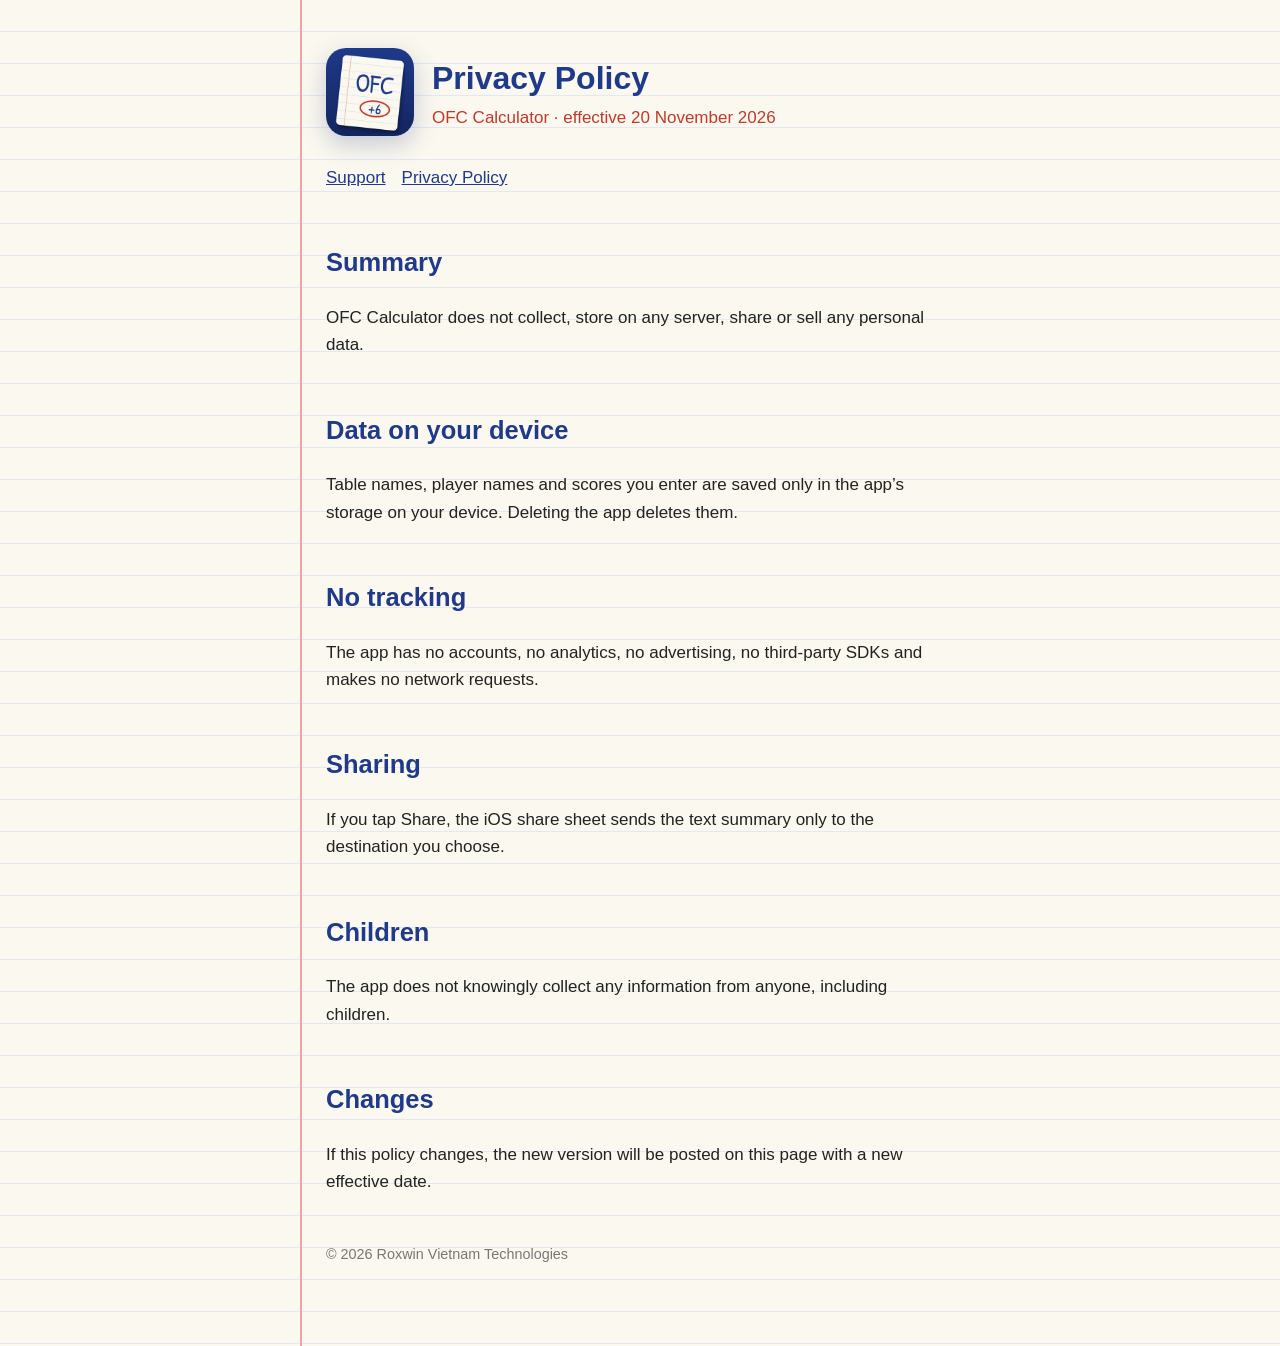
==== privacy.html @ e0348ebb "docs: OFC Calculator support and privacy pages" ====
<!doctype html><html lang="en"><head><meta charset="utf-8"><meta name="viewport" content="width=device-width,initial-scale=1">
<title>OFC Calculator – Privacy Policy</title><link rel="stylesheet" href="style.css"></head><body><main>
<header><img src="icon.png" alt="OFC Calculator icon" width="88" height="88"><div><h1>Privacy Policy</h1><p class="tag">OFC Calculator · effective 20 November 2026</p></div></header>
<nav aria-label="Pages"><a href="index.html">Support</a><a href="privacy.html">Privacy Policy</a></nav>
<h2>Summary</h2><p>OFC Calculator does not collect, store on any server, share or sell any personal data.</p>
<h2>Data on your device</h2><p>Table names, player names and scores you enter are saved only in the app’s storage on your device. Deleting the app deletes them.</p>
<h2>No tracking</h2><p>The app has no accounts, no analytics, no advertising, no third-party SDKs and makes no network requests.</p>
<h2>Sharing</h2><p>If you tap Share, the iOS share sheet sends the text summary only to the destination you choose.</p>
<h2>Children</h2><p>The app does not knowingly collect any information from anyone, including children.</p>
<h2>Changes</h2><p>If this policy changes, the new version will be posted on this page with a new effective date.</p>
<footer>© 2026 Roxwin Vietnam Technologies</footer></main></body></html>
---- style.css ----
:root{--sheet:#fbf8ef;--ink:#1f3a8a;--red:#c0392b;--text:#222;--rule:#e2e9f5}
*{box-sizing:border-box}
body{margin:0;background:var(--sheet) repeating-linear-gradient(transparent 0 31px,var(--rule) 31px 32px);color:var(--text);font:17px/1.6 -apple-system,BlinkMacSystemFont,"Segoe UI",sans-serif}
main{max-width:680px;margin:0 auto;padding:48px 24px 80px;border-left:2px solid #f0a3a3}
header{display:flex;gap:18px;align-items:center;margin-bottom:28px}
header img{width:88px;height:88px;border-radius:20px;box-shadow:0 8px 24px rgba(31,58,138,.25)}
h1{margin:0;color:var(--ink);font-size:2rem}
h2{color:var(--ink);margin-top:2em}
.tag{color:var(--red);margin:0}
a{color:var(--ink)}
nav a{margin-right:16px}
footer{margin-top:48px;color:#777;font-size:.9rem}
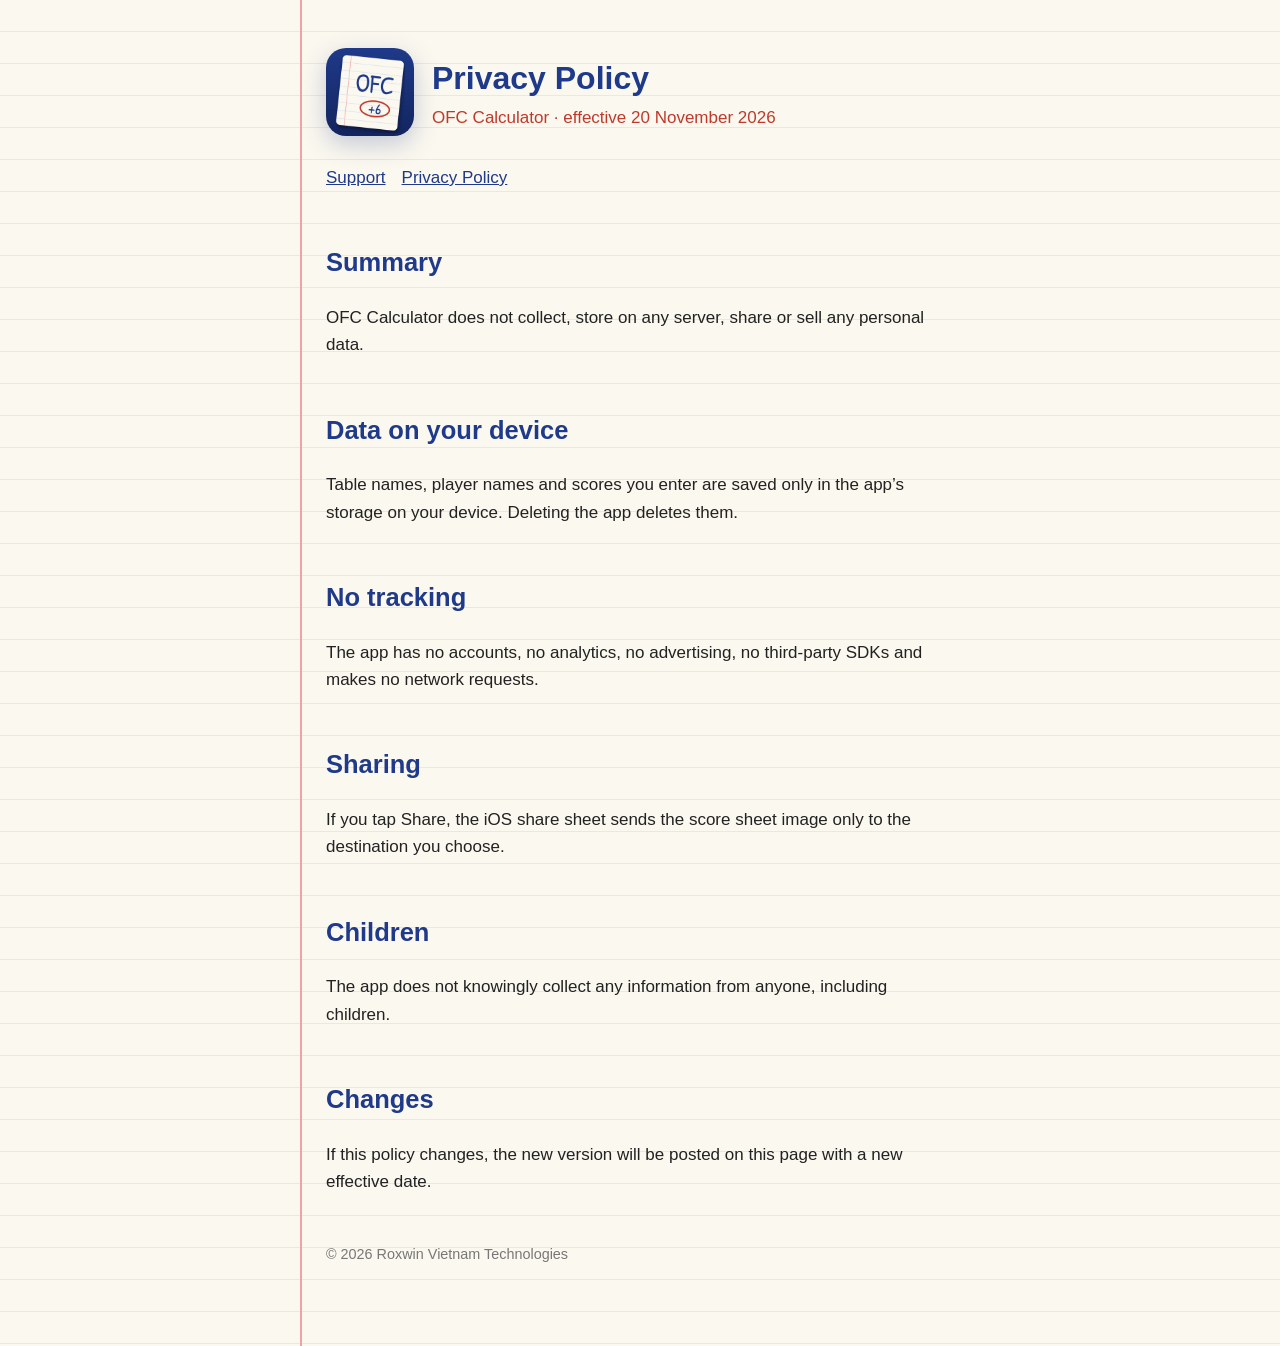
==== commit 418d8d62: "docs: share wording" ====
--- a/privacy.html
+++ b/privacy.html
@@ -5,7 +5,7 @@
 <h2>Summary</h2><p>OFC Calculator does not collect, store on any server, share or sell any personal data.</p>
 <h2>Data on your device</h2><p>Table names, player names and scores you enter are saved only in the app’s storage on your device. Deleting the app deletes them.</p>
 <h2>No tracking</h2><p>The app has no accounts, no analytics, no advertising, no third-party SDKs and makes no network requests.</p>
-<h2>Sharing</h2><p>If you tap Share, the iOS share sheet sends the text summary only to the destination you choose.</p>
+<h2>Sharing</h2><p>If you tap Share, the iOS share sheet sends the score sheet image only to the destination you choose.</p>
 <h2>Children</h2><p>The app does not knowingly collect any information from anyone, including children.</p>
 <h2>Changes</h2><p>If this policy changes, the new version will be posted on this page with a new effective date.</p>
 <footer>© 2026 Roxwin Vietnam Technologies</footer></main></body></html>
